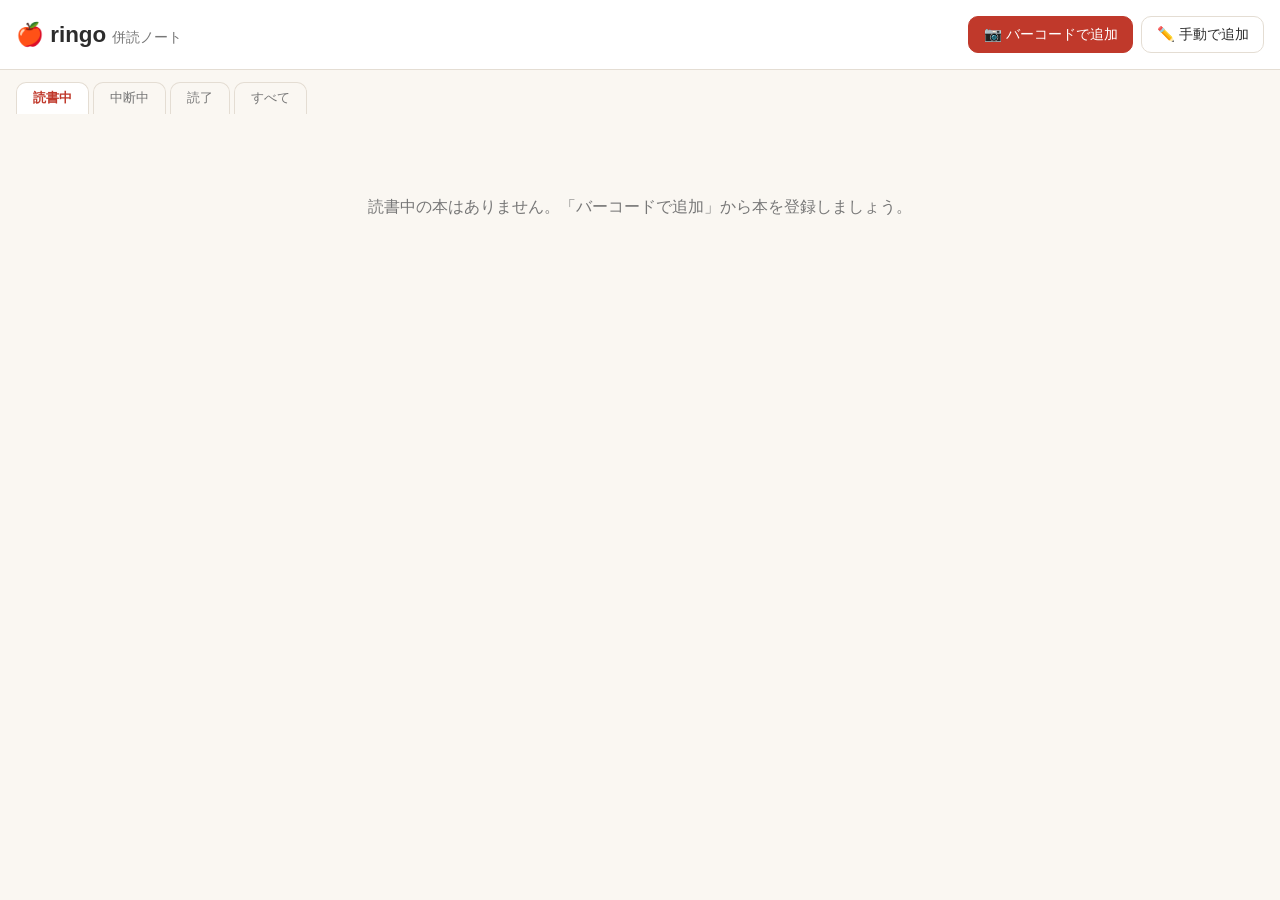
==== index.html @ bf0313d2 "併読管理アプリを追加(バーコード読み込み対応) - 読書中/中断中/読了のステータスとページ進捗で併読中の本を管理 - カメラでISBNバーコードをスキャンして本を登録   (BarcodeDetec" ====
<!DOCTYPE html>
<html lang="ja">
<head>
  <meta charset="UTF-8">
  <meta name="viewport" content="width=device-width, initial-scale=1.0">
  <meta name="theme-color" content="#c0392b">
  <title>ringo — 併読ノート</title>
  <link rel="stylesheet" href="style.css">
</head>
<body>
  <header class="app-header">
    <h1>🍎 ringo <span class="subtitle">併読ノート</span></h1>
    <div class="header-actions">
      <button id="scan-btn" class="btn btn-primary">📷 バーコードで追加</button>
      <button id="manual-add-btn" class="btn">✏️ 手動で追加</button>
    </div>
  </header>

  <nav class="filter-tabs" id="filter-tabs">
    <button class="tab active" data-filter="reading">読書中</button>
    <button class="tab" data-filter="paused">中断中</button>
    <button class="tab" data-filter="finished">読了</button>
    <button class="tab" data-filter="all">すべて</button>
  </nav>

  <main>
    <p id="empty-message" class="empty-message hidden"></p>
    <ul id="book-list" class="book-list"></ul>
  </main>

  <!-- バーコードスキャナ -->
  <dialog id="scanner-dialog" class="dialog">
    <h2>バーコードをスキャン</h2>
    <p class="hint">本の裏表紙の上段バーコード(978 / 979 で始まるISBN)にカメラを向けてください。</p>
    <div class="video-wrap">
      <video id="scanner-video" playsinline muted></video>
      <div class="scan-line"></div>
    </div>
    <p id="scanner-status" class="scanner-status"></p>
    <form id="isbn-form" class="isbn-form">
      <input id="isbn-input" type="text" inputmode="numeric" placeholder="ISBNを直接入力 (例: 9784101010014)">
      <button type="submit" class="btn">検索</button>
    </form>
    <div class="dialog-actions">
      <button id="scanner-close" class="btn">閉じる</button>
    </div>
  </dialog>

  <!-- 本の追加・編集フォーム -->
  <dialog id="book-dialog" class="dialog">
    <h2 id="book-dialog-title">本を追加</h2>
    <form id="book-form">
      <input type="hidden" id="book-id">
      <label>タイトル <span class="required">*</span>
        <input type="text" id="book-title" required>
      </label>
      <label>著者
        <input type="text" id="book-author">
      </label>
      <label>出版社
        <input type="text" id="book-publisher">
      </label>
      <label>ISBN
        <input type="text" id="book-isbn" inputmode="numeric">
      </label>
      <div class="form-row">
        <label>現在のページ
          <input type="number" id="book-current-page" min="0" value="0">
        </label>
        <label>総ページ数
          <input type="number" id="book-total-pages" min="0" value="0">
        </label>
      </div>
      <label>メモ
        <textarea id="book-notes" rows="3"></textarea>
      </label>
      <div class="dialog-actions">
        <button type="button" id="book-form-cancel" class="btn">キャンセル</button>
        <button type="submit" class="btn btn-primary">保存</button>
      </div>
    </form>
  </dialog>

  <script src="app.js"></script>
</body>
</html>
---- style.css ----
:root {
  --accent: #c0392b;
  --accent-soft: #fdecea;
  --bg: #faf7f2;
  --card-bg: #ffffff;
  --text: #2c2c2c;
  --text-sub: #777;
  --border: #e4ddd3;
  --radius: 10px;
}

* { box-sizing: border-box; }

body {
  margin: 0;
  font-family: "Hiragino Sans", "Noto Sans JP", "Yu Gothic", sans-serif;
  background: var(--bg);
  color: var(--text);
  line-height: 1.6;
}

.app-header {
  display: flex;
  flex-wrap: wrap;
  align-items: center;
  justify-content: space-between;
  gap: 0.5rem;
  padding: 1rem;
  background: var(--card-bg);
  border-bottom: 1px solid var(--border);
}

.app-header h1 {
  margin: 0;
  font-size: 1.4rem;
}

.subtitle {
  font-size: 0.85rem;
  color: var(--text-sub);
  font-weight: normal;
}

.header-actions {
  display: flex;
  gap: 0.5rem;
}

.btn {
  padding: 0.5rem 0.9rem;
  border: 1px solid var(--border);
  border-radius: var(--radius);
  background: var(--card-bg);
  color: var(--text);
  font-size: 0.9rem;
  cursor: pointer;
}

.btn:hover { filter: brightness(0.97); }

.btn-primary {
  background: var(--accent);
  border-color: var(--accent);
  color: #fff;
}

.btn-small {
  padding: 0.25rem 0.6rem;
  font-size: 0.8rem;
}

.btn-danger { color: var(--accent); }

.filter-tabs {
  display: flex;
  gap: 0.25rem;
  padding: 0.75rem 1rem 0;
  overflow-x: auto;
}

.tab {
  padding: 0.4rem 1rem;
  border: 1px solid var(--border);
  border-bottom: none;
  border-radius: var(--radius) var(--radius) 0 0;
  background: transparent;
  color: var(--text-sub);
  cursor: pointer;
  white-space: nowrap;
}

.tab.active {
  background: var(--card-bg);
  color: var(--accent);
  font-weight: bold;
}

main { padding: 1rem; max-width: 720px; margin: 0 auto; }

.empty-message {
  text-align: center;
  color: var(--text-sub);
  padding: 3rem 1rem;
}

.hidden { display: none !important; }

.book-list {
  list-style: none;
  margin: 0;
  padding: 0;
  display: flex;
  flex-direction: column;
  gap: 0.75rem;
}

.book-card {
  display: flex;
  gap: 0.9rem;
  padding: 0.9rem;
  background: var(--card-bg);
  border: 1px solid var(--border);
  border-radius: var(--radius);
}

.book-cover {
  width: 64px;
  height: 92px;
  flex-shrink: 0;
  object-fit: cover;
  border-radius: 4px;
  background: var(--border);
}

.book-cover-placeholder {
  width: 64px;
  height: 92px;
  flex-shrink: 0;
  display: flex;
  align-items: center;
  justify-content: center;
  font-size: 1.6rem;
  border-radius: 4px;
  background: var(--accent-soft);
}

.book-body { flex: 1; min-width: 0; }

.book-title {
  margin: 0;
  font-size: 1rem;
  font-weight: bold;
  overflow-wrap: anywhere;
}

.book-meta {
  margin: 0.1rem 0 0.4rem;
  font-size: 0.8rem;
  color: var(--text-sub);
}

.stale-badge {
  display: inline-block;
  margin-left: 0.4rem;
  padding: 0 0.45rem;
  font-size: 0.72rem;
  color: var(--accent);
  background: var(--accent-soft);
  border-radius: 999px;
}

.progress-row {
  display: flex;
  align-items: center;
  gap: 0.5rem;
  margin-bottom: 0.4rem;
}

.progress-bar {
  flex: 1;
  height: 8px;
  background: var(--border);
  border-radius: 999px;
  overflow: hidden;
}

.progress-fill {
  height: 100%;
  background: var(--accent);
  border-radius: 999px;
  transition: width 0.2s;
}

.progress-label {
  font-size: 0.78rem;
  color: var(--text-sub);
  white-space: nowrap;
}

.page-input {
  width: 4.5rem;
  padding: 0.2rem 0.4rem;
  border: 1px solid var(--border);
  border-radius: 6px;
  font-size: 0.85rem;
}

.book-notes {
  margin: 0.3rem 0;
  font-size: 0.82rem;
  color: var(--text-sub);
  white-space: pre-wrap;
  overflow-wrap: anywhere;
}

.book-actions {
  display: flex;
  flex-wrap: wrap;
  gap: 0.4rem;
  margin-top: 0.4rem;
}

/* ダイアログ */
.dialog {
  width: min(480px, 92vw);
  border: none;
  border-radius: var(--radius);
  padding: 1.25rem;
}

.dialog::backdrop { background: rgba(0, 0, 0, 0.5); }

.dialog h2 { margin-top: 0; font-size: 1.1rem; }

.dialog label {
  display: block;
  margin-bottom: 0.7rem;
  font-size: 0.85rem;
}

.dialog input[type="text"],
.dialog input[type="number"],
.dialog textarea {
  display: block;
  width: 100%;
  margin-top: 0.2rem;
  padding: 0.45rem 0.6rem;
  border: 1px solid var(--border);
  border-radius: 6px;
  font-size: 0.95rem;
  font-family: inherit;
}

.form-row { display: flex; gap: 0.75rem; }
.form-row label { flex: 1; }

.required { color: var(--accent); }

.dialog-actions {
  display: flex;
  justify-content: flex-end;
  gap: 0.5rem;
  margin-top: 0.75rem;
}

.hint { font-size: 0.8rem; color: var(--text-sub); }

/* スキャナ */
.video-wrap {
  position: relative;
  width: 100%;
  aspect-ratio: 4 / 3;
  background: #000;
  border-radius: var(--radius);
  overflow: hidden;
}

#scanner-video {
  width: 100%;
  height: 100%;
  object-fit: cover;
}

.scan-line {
  position: absolute;
  left: 8%;
  right: 8%;
  top: 50%;
  height: 2px;
  background: rgba(255, 60, 60, 0.85);
  box-shadow: 0 0 8px rgba(255, 60, 60, 0.9);
}

.scanner-status {
  min-height: 1.4em;
  margin: 0.5rem 0;
  font-size: 0.85rem;
  color: var(--text-sub);
}

.isbn-form {
  display: flex;
  gap: 0.5rem;
}

.isbn-form input {
  flex: 1;
  padding: 0.45rem 0.6rem;
  border: 1px solid var(--border);
  border-radius: 6px;
  font-size: 0.95rem;
}

@media (max-width: 480px) {
  .header-actions { width: 100%; }
  .header-actions .btn { flex: 1; }
}
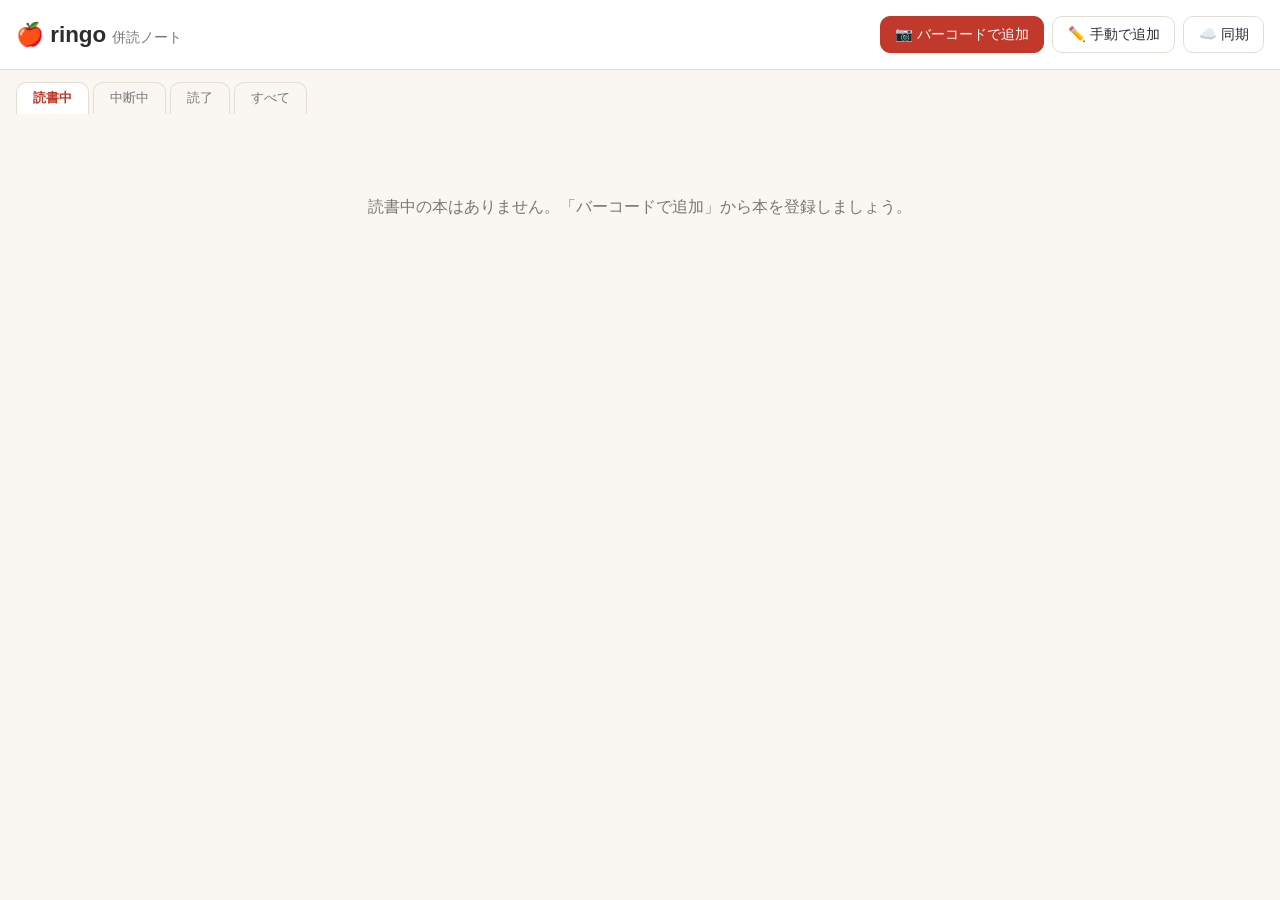
==== commit bc5ba2a3: "Googleスプレッドシートへの保存・読み込み機能を追加 - 「☁️ 同期」ダイアログからスプレッドシートへの保存/読み込みができる - Apps Scriptのウェブアプリを窓口にし、合言葉で保護 " ====
--- a/index.html
+++ b/index.html
@@ -13,6 +13,7 @@
     <div class="header-actions">
       <button id="scan-btn" class="btn btn-primary">📷 バーコードで追加</button>
       <button id="manual-add-btn" class="btn">✏️ 手動で追加</button>
+      <button id="sync-btn" class="btn">☁️ 同期</button>
     </div>
   </header>
 
@@ -81,6 +82,36 @@
     </form>
   </dialog>
 
+  <!-- スプレッドシート同期 -->
+  <dialog id="sync-dialog" class="dialog">
+    <h2>☁️ スプレッドシート同期</h2>
+    <div class="sync-actions">
+      <button id="sync-push" class="btn btn-primary">📤 スプレッドシートに保存</button>
+      <button id="sync-pull" class="btn">📥 スプレッドシートから読み込み</button>
+      <p id="sync-status" class="sync-status"></p>
+    </div>
+    <details id="sync-config">
+      <summary>接続設定</summary>
+      <form id="sync-config-form">
+        <label>Apps ScriptのURL
+          <input type="url" id="sync-url" placeholder="https://script.google.com/macros/s/…/exec">
+        </label>
+        <label>合言葉
+          <input type="text" id="sync-key" placeholder="Apps Scriptに設定したものと同じ">
+        </label>
+        <button type="submit" class="btn">設定を保存</button>
+      </form>
+      <p class="hint">
+        初回のセットアップ手順は
+        <a href="https://github.com/akai-ku/ringo/blob/main/docs/sheets-sync-setup.md" target="_blank" rel="noopener">こちらの手順書</a>
+        を見てください(10分ほどで終わります)。
+      </p>
+    </details>
+    <div class="dialog-actions">
+      <button id="sync-close" class="btn">閉じる</button>
+    </div>
+  </dialog>
+
   <script src="app.js"></script>
 </body>
 </html>
--- a/style.css
+++ b/style.css
@@ -311,6 +311,33 @@
   font-size: 0.95rem;
 }
 
+/* スプレッドシート同期 */
+.sync-actions {
+  display: flex;
+  flex-direction: column;
+  gap: 0.5rem;
+}
+
+.sync-status {
+  min-height: 1.4em;
+  margin: 0.25rem 0 0;
+  font-size: 0.85rem;
+  color: var(--text-sub);
+}
+
+#sync-config {
+  margin-top: 0.9rem;
+  padding-top: 0.75rem;
+  border-top: 1px solid var(--border);
+}
+
+#sync-config summary {
+  cursor: pointer;
+  font-size: 0.9rem;
+  color: var(--text-sub);
+  margin-bottom: 0.6rem;
+}
+
 @media (max-width: 480px) {
   .header-actions { width: 100%; }
   .header-actions .btn { flex: 1; }
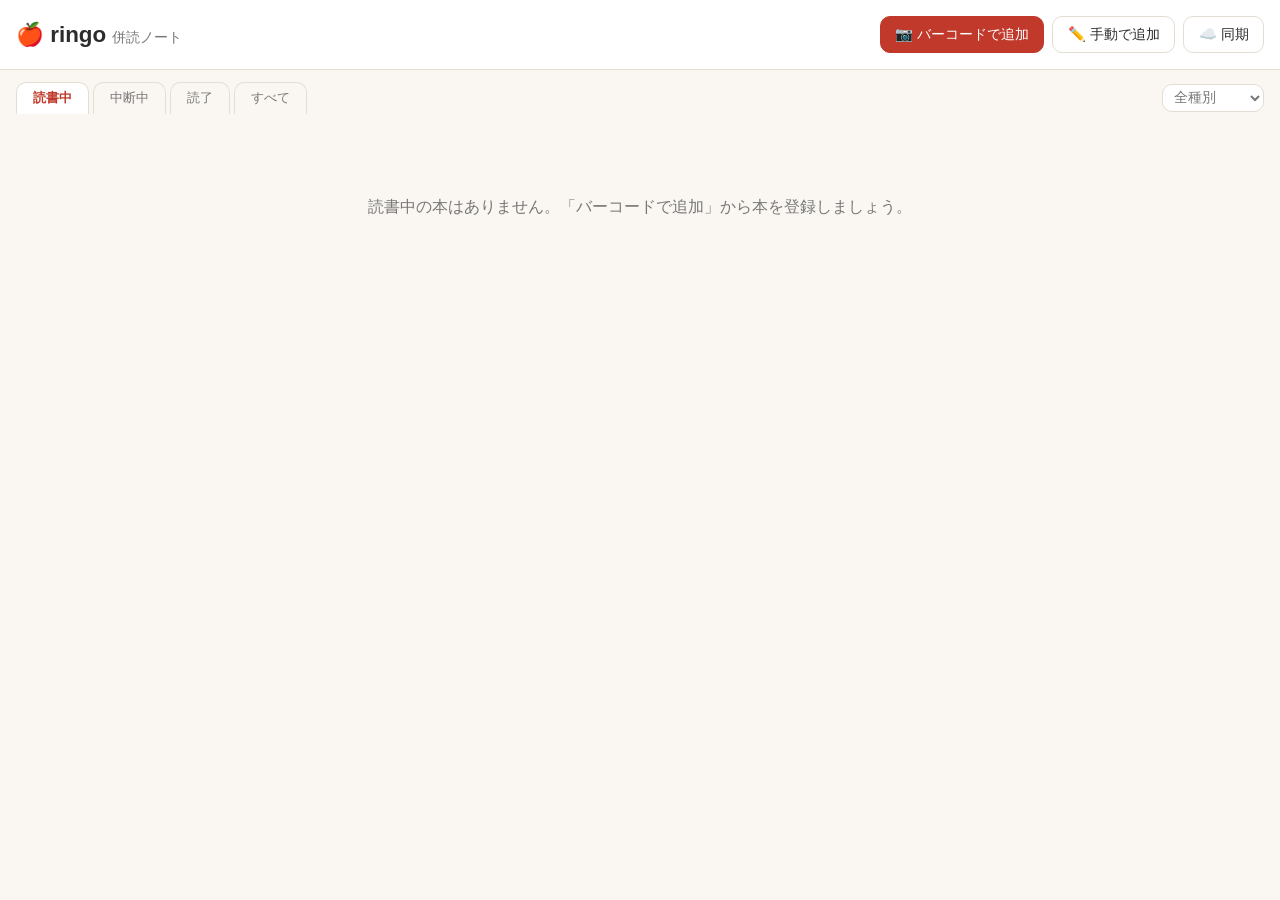
==== commit 4ee161c6: "本の種別(図書館/所有本/Kindle/Audible)を追加 - 追加・編集フォームに種別の選択欄を追加(未設定も可) - カードに種別バッジを表示 - タブ横のドロップダウンで種別による絞り込みが" ====
--- a/index.html
+++ b/index.html
@@ -22,6 +22,13 @@
     <button class="tab" data-filter="paused">中断中</button>
     <button class="tab" data-filter="finished">読了</button>
     <button class="tab" data-filter="all">すべて</button>
+    <select id="source-filter" class="source-filter" aria-label="種別で絞り込み">
+      <option value="">全種別</option>
+      <option value="library">🏛️ 図書館</option>
+      <option value="owned">📕 所有本</option>
+      <option value="kindle">📱 Kindle</option>
+      <option value="audible">🎧 Audible</option>
+    </select>
   </nav>
 
   <main>
@@ -63,6 +70,15 @@
       </label>
       <label>ISBN
         <input type="text" id="book-isbn" inputmode="numeric">
+      </label>
+      <label>種別
+        <select id="book-source">
+          <option value="">未設定</option>
+          <option value="library">🏛️ 図書館</option>
+          <option value="owned">📕 所有本</option>
+          <option value="kindle">📱 Kindle</option>
+          <option value="audible">🎧 Audible</option>
+        </select>
       </label>
       <div class="form-row">
         <label>現在のページ
--- a/style.css
+++ b/style.css
@@ -169,6 +169,29 @@
   border-radius: 999px;
 }
 
+.source-badge {
+  display: inline-block;
+  margin-left: 0.4rem;
+  padding: 0 0.45rem;
+  font-size: 0.72rem;
+  color: var(--text-sub);
+  background: var(--bg);
+  border: 1px solid var(--border);
+  border-radius: 999px;
+  white-space: nowrap;
+}
+
+.source-filter {
+  margin-left: auto;
+  align-self: center;
+  padding: 0.3rem 0.4rem;
+  border: 1px solid var(--border);
+  border-radius: var(--radius);
+  background: var(--card-bg);
+  color: var(--text-sub);
+  font-size: 0.85rem;
+}
+
 .progress-row {
   display: flex;
   align-items: center;
@@ -240,6 +263,8 @@
 
 .dialog input[type="text"],
 .dialog input[type="number"],
+.dialog input[type="url"],
+.dialog select,
 .dialog textarea {
   display: block;
   width: 100%;
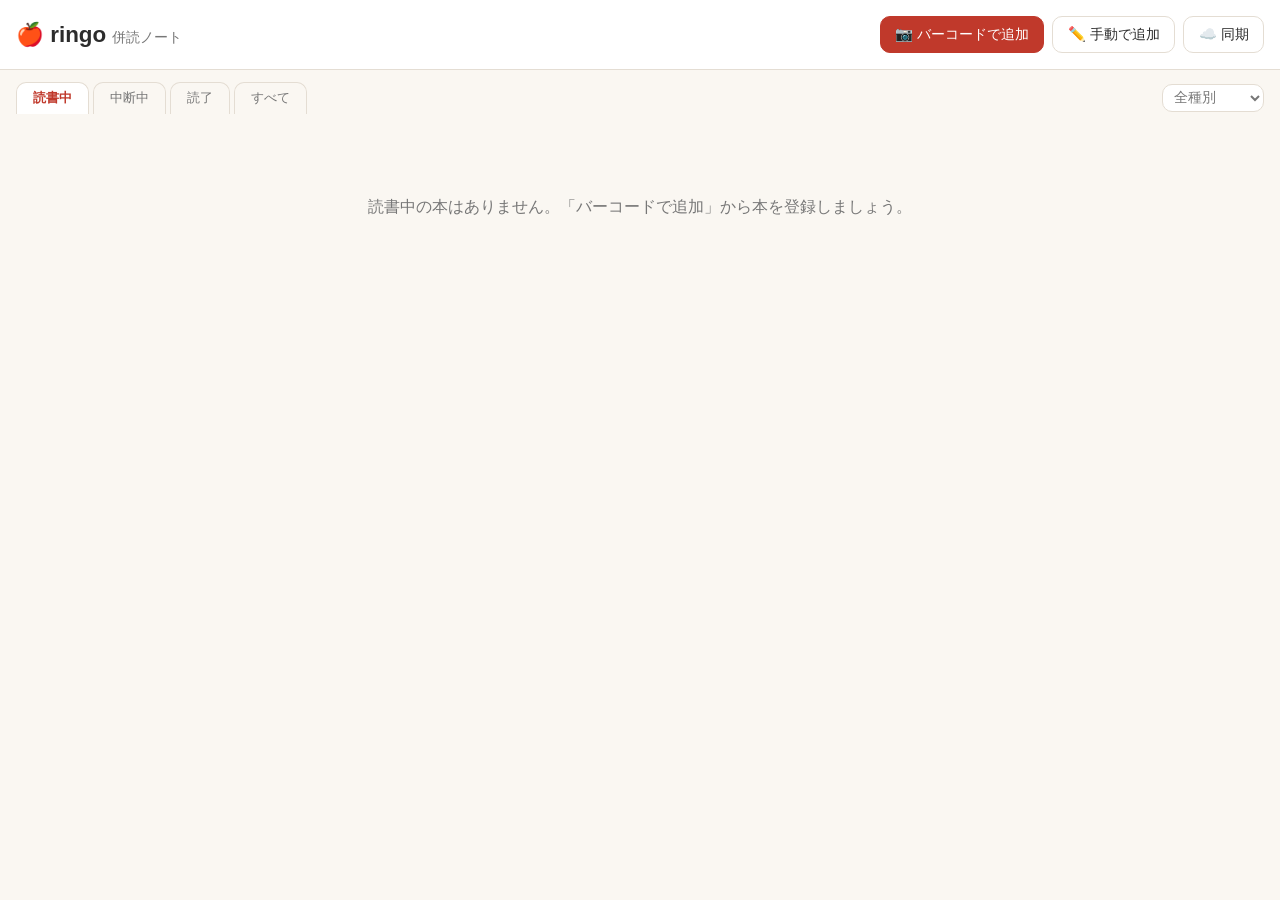
==== commit 94cc881e: "読み始めた日と読了・中断日を追加 - 登録時に「読み始めた日」を当日で自動セット(編集フォームで修正可) - 読了/中断ボタンを押した日を「読了・中断日」として記録(修正可) - 再開すると読了・中断" ====
--- a/index.html
+++ b/index.html
@@ -88,6 +88,14 @@
           <input type="number" id="book-total-pages" min="0" value="0">
         </label>
       </div>
+      <div class="form-row">
+        <label>読み始めた日
+          <input type="date" id="book-started">
+        </label>
+        <label>読了・中断日
+          <input type="date" id="book-ended">
+        </label>
+      </div>
       <label>メモ
         <textarea id="book-notes" rows="3"></textarea>
       </label>
--- a/style.css
+++ b/style.css
@@ -228,6 +228,12 @@
   font-size: 0.85rem;
 }
 
+.book-dates {
+  margin: 0.15rem 0;
+  font-size: 0.78rem;
+  color: var(--text-sub);
+}
+
 .book-notes {
   margin: 0.3rem 0;
   font-size: 0.82rem;
@@ -264,6 +270,7 @@
 .dialog input[type="text"],
 .dialog input[type="number"],
 .dialog input[type="url"],
+.dialog input[type="date"],
 .dialog select,
 .dialog textarea {
   display: block;
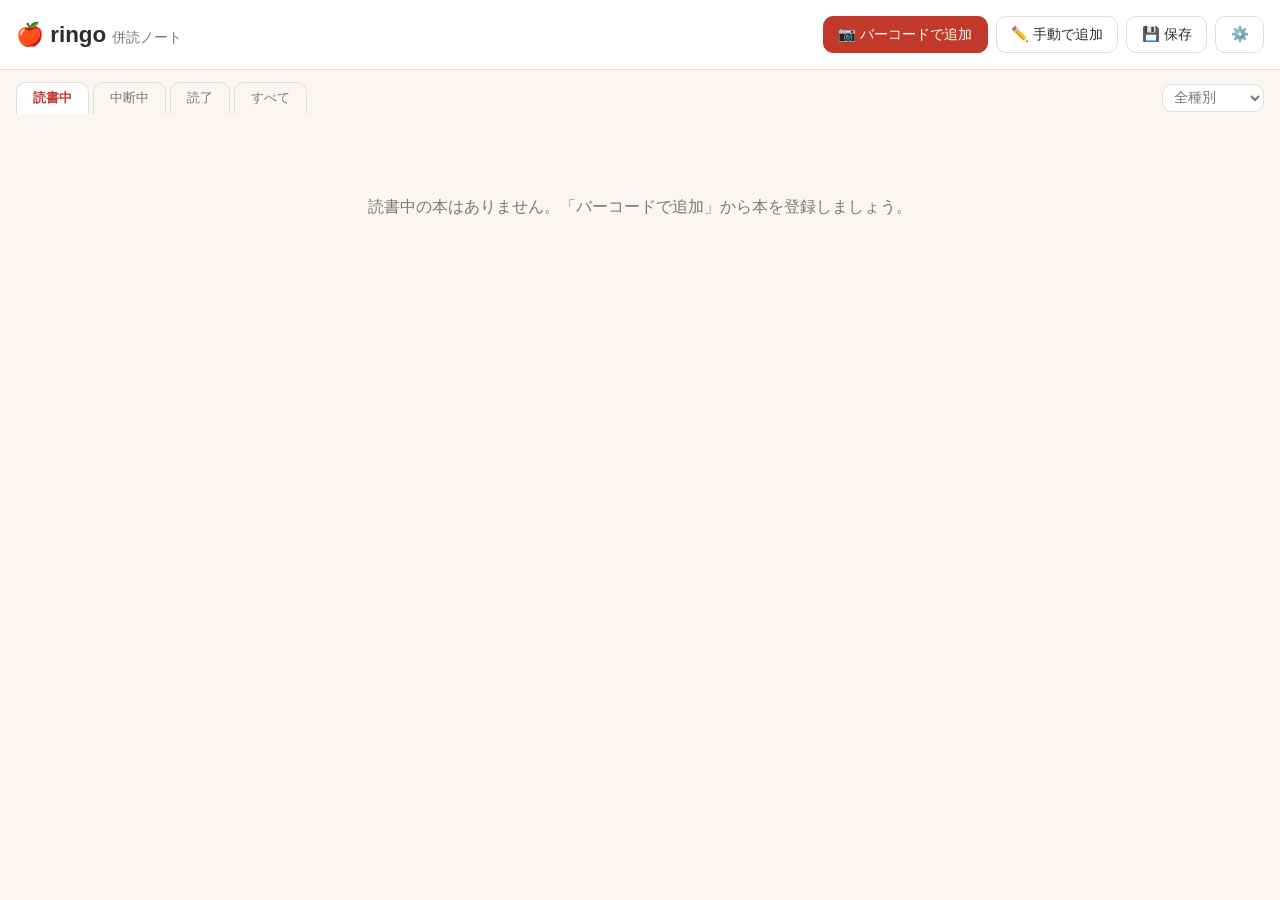
==== commit 536840e1: "ページを開いたときに自動読み込み・保存ボタンに変更 - 連携設定済みなら、ページを開いたときにスプレッドシートの最新データを自動で取り込む - この端末に未保存の変更がある場合は自動読み込みをスキップ" ====
--- a/index.html
+++ b/index.html
@@ -13,7 +13,8 @@
     <div class="header-actions">
       <button id="scan-btn" class="btn btn-primary">📷 バーコードで追加</button>
       <button id="manual-add-btn" class="btn">✏️ 手動で追加</button>
-      <button id="sync-btn" class="btn">☁️ 同期</button>
+      <button id="save-btn" class="btn">💾 保存</button>
+      <button id="sync-settings-btn" class="btn" aria-label="スプレッドシート連携の設定">⚙️</button>
     </div>
   </header>
 
@@ -106,12 +107,15 @@
     </form>
   </dialog>
 
-  <!-- スプレッドシート同期 -->
+  <!-- スプレッドシート連携 -->
   <dialog id="sync-dialog" class="dialog">
-    <h2>☁️ スプレッドシート同期</h2>
+    <h2>☁️ スプレッドシート連携</h2>
+    <p class="hint">
+      ページを開くと自動で最新データを読み込みます。
+      変更したら「💾 保存」を押してください。
+    </p>
     <div class="sync-actions">
-      <button id="sync-push" class="btn btn-primary">📤 スプレッドシートに保存</button>
-      <button id="sync-pull" class="btn">📥 スプレッドシートから読み込み</button>
+      <button id="sync-pull" class="btn">📥 いますぐ読み込み直す</button>
       <p id="sync-status" class="sync-status"></p>
     </div>
     <details id="sync-config">
@@ -136,6 +140,8 @@
     </div>
   </dialog>
 
+  <div id="toast" class="toast" role="status"></div>
+
   <script src="app.js"></script>
 </body>
 </html>
--- a/style.css
+++ b/style.css
@@ -370,6 +370,26 @@
   margin-bottom: 0.6rem;
 }
 
+/* トースト通知 */
+.toast {
+  position: fixed;
+  left: 50%;
+  bottom: 1.25rem;
+  transform: translateX(-50%);
+  max-width: 90vw;
+  padding: 0.55rem 1rem;
+  background: rgba(40, 40, 40, 0.92);
+  color: #fff;
+  font-size: 0.85rem;
+  border-radius: 999px;
+  opacity: 0;
+  pointer-events: none;
+  transition: opacity 0.3s;
+  z-index: 100;
+}
+
+.toast.show { opacity: 1; }
+
 @media (max-width: 480px) {
   .header-actions { width: 100%; }
   .header-actions .btn { flex: 1; }
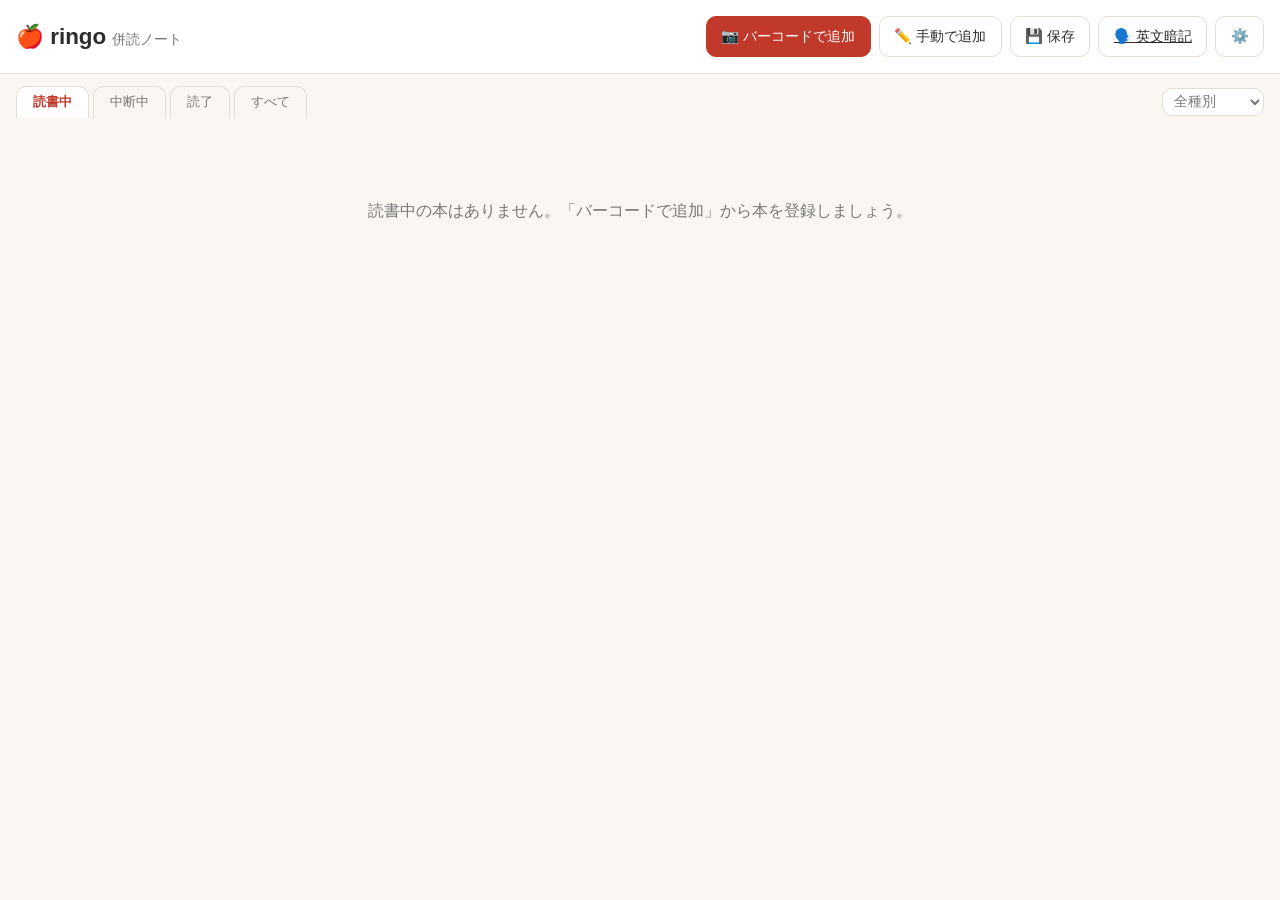
==== commit 8491cd67: "英文暗記アプリ (eigo.html) を追加 写真で撮った英文を暗記するための姉妹アプリ。スラッシュリーディング教材 (A:/B: 会話形式、/ と // のチャンク区切り)に対応。  - 📷 写真" ====
--- a/index.html
+++ b/index.html
@@ -14,6 +14,7 @@
       <button id="scan-btn" class="btn btn-primary">📷 バーコードで追加</button>
       <button id="manual-add-btn" class="btn">✏️ 手動で追加</button>
       <button id="save-btn" class="btn">💾 保存</button>
+      <a class="btn" href="eigo.html">🗣️ 英文暗記</a>
       <button id="sync-settings-btn" class="btn" aria-label="スプレッドシート連携の設定">⚙️</button>
     </div>
   </header>
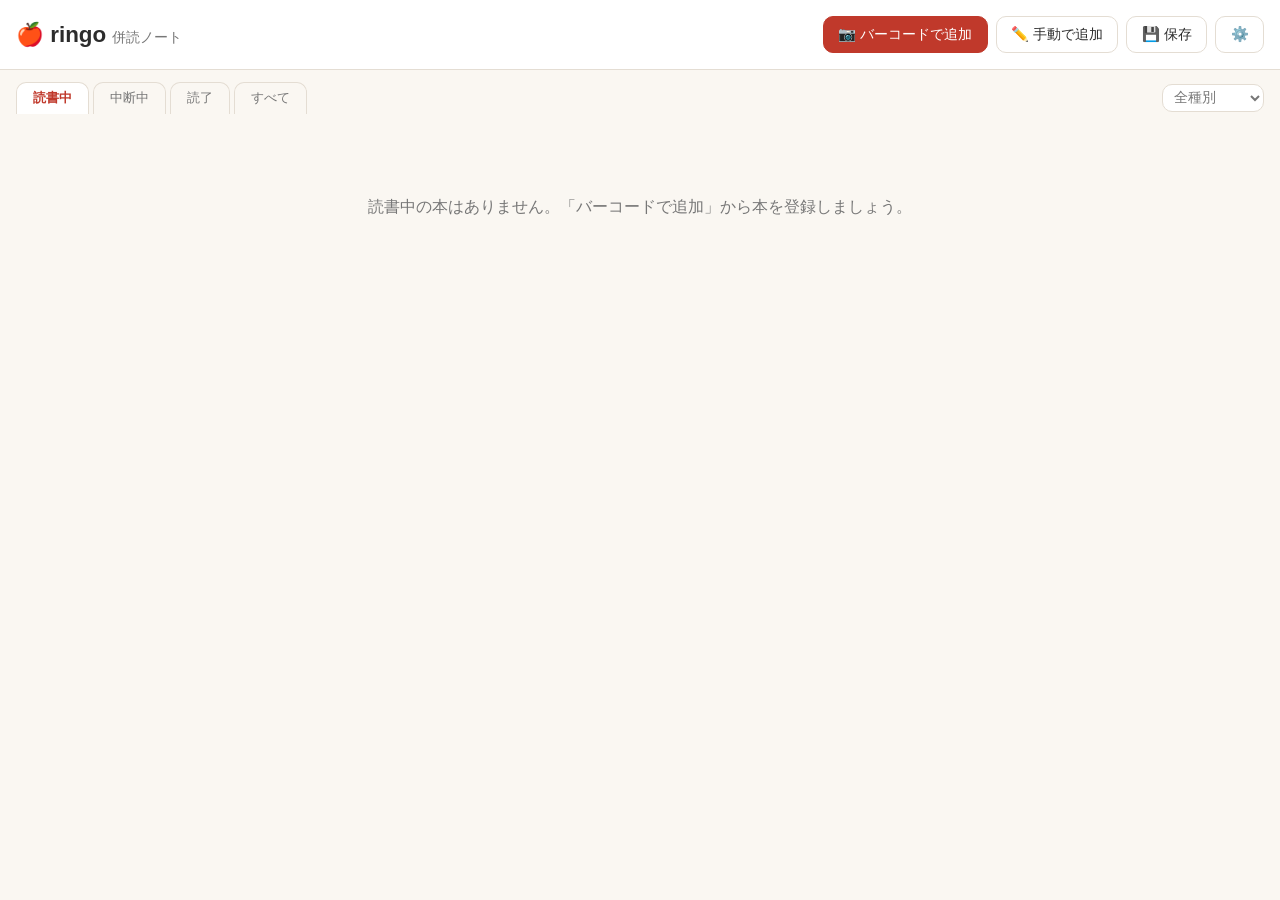
==== commit 4688f7a1: "英文暗記アプリを別リポジトリ akai-ku/english へ移動 写真OCR・トレーニング・発音チェック機能は独立アプリとして akai-ku/english に移設したため、ringo からは削" ====
--- a/index.html
+++ b/index.html
@@ -14,7 +14,6 @@
       <button id="scan-btn" class="btn btn-primary">📷 バーコードで追加</button>
       <button id="manual-add-btn" class="btn">✏️ 手動で追加</button>
       <button id="save-btn" class="btn">💾 保存</button>
-      <a class="btn" href="eigo.html">🗣️ 英文暗記</a>
       <button id="sync-settings-btn" class="btn" aria-label="スプレッドシート連携の設定">⚙️</button>
     </div>
   </header>
